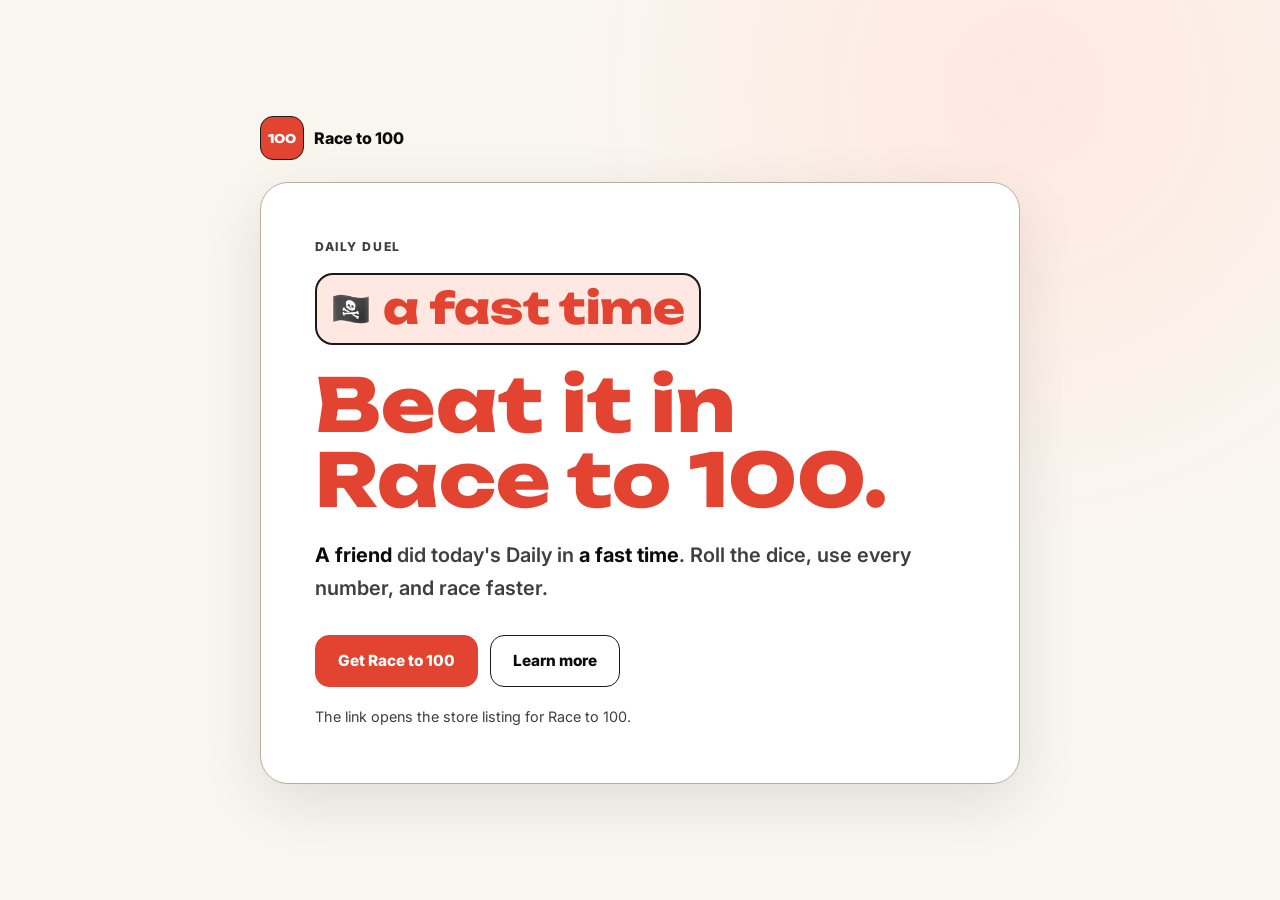
==== d/index.html @ b339804c "Add Daily Duel challenge landing page Publishes website/d/ (from race-to-100-app) so /d/ challenge l" ====
<!doctype html>
<html lang="en">
  <head>
    <meta charset="utf-8">
    <meta name="viewport" content="width=device-width, initial-scale=1">
    <title>Daily Duel - Race to 100</title>
    <meta
      name="description"
      content="A friend challenged you to beat their Race to 100 Daily time."
    >
    <meta property="og:type" content="website">
    <meta property="og:title" content="Daily Duel - Race to 100">
    <meta
      property="og:description"
      content="Beat your friend's Race to 100 Daily time."
    >
    <meta property="og:url" content="https://meloforms.github.io/d/">
    <meta property="og:image" content="../assets/screens/home.png">
    <meta name="twitter:card" content="summary_large_image">
    <meta name="twitter:title" content="Daily Duel - Race to 100">
    <meta
      name="twitter:description"
      content="Beat your friend's Race to 100 Daily time."
    >
    <meta name="twitter:image" content="../assets/screens/home.png">
    <link rel="icon" href="../assets/icons/favicon.png">
    <link rel="apple-touch-icon" href="../assets/icons/apple-touch-icon.png">
    <link rel="preconnect" href="https://fonts.googleapis.com">
    <link rel="preconnect" href="https://fonts.gstatic.com" crossorigin>
    <link
      href="https://fonts.googleapis.com/css2?family=Inter:wght@400;500;700;800&amp;family=Unbounded:wght@700;800&amp;display=swap"
      rel="stylesheet"
    >
    <link rel="stylesheet" href="../assets/css/site.css">
  </head>
  <body class="duel-page">
    <main class="duel-shell" aria-labelledby="duel-title">
      <a class="brand-link duel-brand" href="../" aria-label="Race to 100 home">
        <span class="brand-mark" aria-hidden="true">100</span>
        <span>Race to 100</span>
      </a>

      <section class="duel-card">
        <p class="eyebrow">Daily duel</p>
        <div class="duel-proof" aria-hidden="true">
          <span class="duel-flag" id="duel-flag">🏴‍☠️</span>
          <span class="duel-time" id="duel-time">0:42</span>
        </div>
        <h1 id="duel-title">
          <span>Beat it in</span>
          <span>Race to 100.</span>
        </h1>
        <p class="duel-copy">
          <strong id="duel-name">A friend</strong>
          <span> did today's Daily in </span>
          <strong id="duel-inline-time">0:42</strong><span>. Roll the dice, use every number, and race faster.</span>
        </p>
        <div class="duel-actions">
          <a class="button button-primary" id="store-link" href="#">
            Get Race to 100
          </a>
          <a class="button button-secondary" href="../">Learn more</a>
        </div>
        <p class="hero-note" id="duel-status" role="status" aria-live="polite">
          The link opens the store listing for Race to 100.
        </p>
      </section>
    </main>

    <script>
      (function () {
        const IOS_STORE_URL = 'https://apps.apple.com/app/id6775581657';
        const ANDROID_STORE_URL = '';
        const TRACK_ENDPOINT =
          'https://europe-west1-race-to-100-dev.cloudfunctions.net/trackDuelStoreClick';
        const params = new URLSearchParams(window.location.search);
        const token = params.get('c') || '';
        const name = (params.get('n') || 'A friend').slice(0, 40);
        const countryCode = (params.get('f') || '').toUpperCase();
        const elapsedMs = Number.parseInt(params.get('t') || '', 10);

        const flag = countryFlag(countryCode);
        const time = Number.isFinite(elapsedMs) && elapsedMs > 0
          ? formatTime(elapsedMs)
          : 'a fast time';

        setText('duel-flag', flag);
        setText('duel-time', time);
        setText('duel-name', name || 'A friend');
        setText('duel-inline-time', time);

        const platform = detectPlatform();
        const destination = destinationForPlatform(platform);
        const storeLink = document.getElementById('store-link');
        const status = document.getElementById('duel-status');
        if (!storeLink) return;
        if (!destination) {
          storeLink.removeAttribute('href');
          storeLink.setAttribute('aria-disabled', 'true');
          storeLink.classList.add('button-disabled');
          if (status) {
            status.textContent =
              'Android store link coming after the Play listing is live.';
          }
          return;
        }
        storeLink.href = destination;
        storeLink.addEventListener('click', function () {
          if (token) {
            sendStoreClick(token, platform);
          }
        });

        function setText(id, value) {
          const element = document.getElementById(id);
          if (element) element.textContent = value;
        }

        function detectPlatform() {
          const ua = navigator.userAgent || '';
          if (/android/i.test(ua)) return 'android';
          if (/iPhone|iPad|iPod/i.test(ua)) return 'ios';
          return 'other';
        }

        function destinationForPlatform(value) {
          if (value === 'android') return ANDROID_STORE_URL;
          if (value === 'ios') return IOS_STORE_URL;
          return IOS_STORE_URL || ANDROID_STORE_URL;
        }

        function countryFlag(code) {
          if (!/^[A-Z]{2}$/.test(code)) return '🏴‍☠️';
          const base = 127397;
          return String.fromCodePoint(
            code.charCodeAt(0) + base,
            code.charCodeAt(1) + base,
          );
        }

        function formatTime(milliseconds) {
          const totalSeconds = Math.max(0, Math.round(milliseconds / 1000));
          const minutes = Math.floor(totalSeconds / 60);
          const seconds = totalSeconds % 60;
          if (minutes === 0) return `${seconds}s`;
          return `${minutes}:${String(seconds).padStart(2, '0')}`;
        }

        function sendStoreClick(clickToken, clickPlatform) {
          const payload = JSON.stringify({
            token: clickToken,
            platform: clickPlatform,
          });
          if (navigator.sendBeacon) {
            const blob = new Blob([payload], { type: 'application/json' });
            if (navigator.sendBeacon(TRACK_ENDPOINT, blob)) return;
          }
          fetch(TRACK_ENDPOINT, {
            method: 'POST',
            headers: { 'Content-Type': 'application/json' },
            body: payload,
            keepalive: true,
            mode: 'cors',
          }).catch(function () {
            // Store-click tracking is best-effort and must not block navigation.
          });
        }
      })();
    </script>
  </body>
</html>
---- assets/css/site.css ----
:root {
  --race-background: #f9f6ef;
  --race-surface: #ffffff;
  --race-elevated: #e8e0d1;
  --race-border: #b8ae9d;
  --race-border-strong: #1a1a1a;
  --race-text: #0b0b0b;
  --race-text-muted: #3f3f3f;
  --race-text-subtle: #5f5f5f;
  --race-primary: #e34331;
  --race-primary-deep: #b92718;
  --race-primary-soft: #ffc1b8;
  --race-primary-tint: #ffe8e1;
  --race-computed-tint: #fff0ea;
  --race-accent: #d28a00;
  --race-accent-soft: #ffe59d;
  --race-success: #087c48;
  --race-error: #b91c1c;
  --site-max-width: 1120px;
  --site-radius-card: 18px;
  --site-radius-control: 14px;
  color: var(--race-text);
  background: var(--race-background);
  font-family: Inter, system-ui, -apple-system, BlinkMacSystemFont, "Segoe UI", sans-serif;
  font-size: 16px;
}

* {
  box-sizing: border-box;
}

html {
  scroll-behavior: smooth;
}

body {
  margin: 0;
  min-width: 320px;
  background: var(--race-background);
  color: var(--race-text);
}

img,
svg {
  max-width: 100%;
}

a {
  color: inherit;
  text-decoration-thickness: 0.08em;
  text-underline-offset: 0.22em;
}

a:focus-visible,
button:focus-visible {
  outline: 3px solid var(--race-accent);
  outline-offset: 4px;
}

button,
a {
  -webkit-tap-highlight-color: transparent;
}

.site-header,
.site-footer,
.section,
.hero-content {
  width: min(100% - 32px, var(--site-max-width));
  margin-inline: auto;
}

.site-header {
  position: sticky;
  top: 0;
  z-index: 10;
  display: flex;
  align-items: center;
  justify-content: space-between;
  gap: 16px;
  padding: 16px 0;
  background: color-mix(in srgb, var(--race-background) 92%, transparent);
  backdrop-filter: blur(10px);
}

.brand-link {
  display: inline-flex;
  align-items: center;
  gap: 10px;
  font-weight: 800;
  text-decoration: none;
}

.brand-mark {
  display: grid;
  place-items: center;
  width: 44px;
  height: 44px;
  border: 1px solid var(--race-border-strong);
  border-radius: 13px;
  background: var(--race-primary);
  color: var(--race-surface);
  font-family: Unbounded, Inter, sans-serif;
  font-size: 12px;
}

.header-nav {
  display: none;
  gap: 18px;
  align-items: center;
  color: var(--race-text-muted);
  font-size: 0.95rem;
  font-weight: 700;
}

.header-nav a {
  text-decoration: none;
}

.hero-section {
  position: relative;
  display: grid;
  min-height: min(820px, calc(100svh - 74px));
  padding: 48px 0 64px;
}

.hero-backdrop {
  order: 2;
  position: static;
  display: flex;
  align-items: center;
  justify-content: center;
  width: min(100% - 32px, var(--site-max-width));
  margin: 34px auto 0;
}

.hero-phone {
  width: min(310px, 78vw);
}

.hero-content {
  order: 1;
  display: grid;
  align-content: center;
  justify-items: start;
  max-width: 760px;
  padding-top: 10px;
}

.eyebrow {
  margin: 0 0 14px;
  color: var(--race-text-muted);
  font-size: 0.76rem;
  font-weight: 800;
  letter-spacing: 0.13em;
  text-transform: uppercase;
}

h1,
h2,
h3 {
  margin: 0;
  font-family: Unbounded, Inter, sans-serif;
  letter-spacing: 0;
  line-height: 1.02;
}

h1 {
  max-width: 100%;
  color: var(--race-primary);
  overflow-wrap: break-word;
  font-size: clamp(2.25rem, 8vw, 4.6rem);
  font-weight: 800;
}

h1 span {
  display: block;
  width: max-content;
  max-width: 100%;
  white-space: nowrap;
}

h2 {
  max-width: 780px;
  font-size: clamp(2rem, 7vw, 4.5rem);
  font-weight: 800;
}

h3 {
  font-size: 1.15rem;
  font-weight: 800;
}

p {
  line-height: 1.65;
}

.hero-subtitle {
  max-width: 620px;
  margin: 22px 0 0;
  color: var(--race-text);
  font-size: clamp(1.05rem, 3vw, 1.35rem);
  font-weight: 700;
}

.hero-actions {
  display: flex;
  flex-wrap: wrap;
  gap: 12px;
  margin-top: 30px;
}

.button {
  display: inline-flex;
  align-items: center;
  justify-content: center;
  min-height: 52px;
  padding: 0 22px;
  border: 1px solid var(--race-border-strong);
  border-radius: var(--site-radius-control);
  font: 800 0.96rem/1 Inter, system-ui, sans-serif;
  text-decoration: none;
  cursor: pointer;
}

.button-primary {
  background: var(--race-primary);
  color: var(--race-surface);
  border-color: var(--race-primary);
}

.button-primary:hover {
  background: var(--race-primary-deep);
  border-color: var(--race-primary-deep);
}

.button-secondary {
  background: var(--race-surface);
  color: var(--race-text);
}

.hero-note {
  min-height: 1.4em;
  margin: 18px 0 0;
  color: var(--race-text-muted);
  font-size: 0.9rem;
}

.section {
  padding: 68px 0;
}

.section-heading {
  margin-bottom: 24px;
}

.steps-grid,
.mode-grid,
.screens-grid {
  display: grid;
  gap: 16px;
}

.info-card {
  min-height: 100%;
  padding: 22px;
  border: 1px solid var(--race-border);
  border-radius: var(--site-radius-card);
  background: var(--race-surface);
}

.info-card p {
  margin: 12px 0 0;
  color: var(--race-text-muted);
  font-weight: 500;
}

.step-number {
  display: grid;
  place-items: center;
  width: 46px;
  height: 46px;
  margin-bottom: 18px;
  border-radius: 14px;
  background: var(--race-accent-soft);
  color: var(--race-accent);
  font-family: Unbounded, Inter, sans-serif;
  font-weight: 800;
}

.mode-card {
  border-color: var(--race-border-strong);
}

.screen-section {
  padding-bottom: 88px;
}

.screens-grid {
  grid-template-columns: 1fr;
}

.screen-card {
  margin: 0;
}

.screen-card figcaption {
  margin-top: 12px;
  color: var(--race-text-muted);
  font-size: 0.9rem;
  font-weight: 800;
  text-align: center;
}

.phone-frame {
  aspect-ratio: 9 / 19.5;
  width: 100%;
  max-width: 320px;
  margin-inline: auto;
  padding: 12px;
  border: 2px solid var(--race-border-strong);
  border-radius: 36px;
  background: var(--race-text);
  box-shadow: 0 16px 40px rgba(11, 11, 11, 0.14);
}

.screen-image {
  display: block;
  width: 100%;
  height: 100%;
  border-radius: 26px;
  background: var(--race-background);
  object-fit: cover;
}

.screen-placeholder {
  display: grid;
  place-items: center;
  height: 100%;
  padding: 24px;
  border-radius: 26px;
  background:
    linear-gradient(var(--race-background), var(--race-background)) padding-box;
  color: var(--race-text);
  text-align: center;
}

.screen-placeholder strong {
  display: block;
  margin: 10px 0;
  overflow-wrap: anywhere;
  font-family: Unbounded, Inter, sans-serif;
  font-size: 1rem;
  line-height: 1.25;
}

.screen-placeholder span {
  color: var(--race-text-muted);
  font-size: 0.82rem;
  font-weight: 800;
}

.placeholder-kicker {
  color: var(--race-primary) !important;
  letter-spacing: 0.08em;
  text-transform: uppercase;
}

.site-footer {
  display: grid;
  gap: 16px;
  padding: 28px 0 40px;
  border-top: 1px solid var(--race-border);
  color: var(--race-text-muted);
}

.site-footer strong {
  color: var(--race-text);
  font-family: Unbounded, Inter, sans-serif;
}

.site-footer p {
  margin: 4px 0 0;
}

.site-footer nav {
  display: flex;
  flex-wrap: wrap;
  gap: 14px;
  font-weight: 800;
}

.legal-page {
  width: min(100% - 32px, 900px);
  margin: 0 auto;
  padding: 58px 0 86px;
}

.legal-document {
  padding: clamp(22px, 5vw, 42px);
  border: 1px solid var(--race-border);
  border-radius: var(--site-radius-card);
  background: var(--race-surface);
}

.legal-document h1 {
  max-width: 100%;
  font-size: clamp(2.35rem, 8vw, 4.4rem);
}

.legal-document h2 {
  margin-bottom: 14px;
  font-size: clamp(1.35rem, 4vw, 2.2rem);
}

.legal-updated {
  margin: 14px 0 34px;
  color: var(--race-text-muted);
  font-weight: 800;
}

.legal-section {
  padding-top: 28px;
  margin-top: 28px;
  border-top: 1px solid var(--race-border);
}

.legal-section:first-of-type {
  border-top: 0;
  margin-top: 0;
}

.legal-section p,
.legal-section li {
  color: var(--race-text-muted);
  font-weight: 500;
}

.legal-section p {
  margin: 0 0 14px;
}

.legal-section p:last-child {
  margin-bottom: 0;
}

.legal-section ul {
  display: grid;
  gap: 14px;
  padding-left: 1.2rem;
  margin: 0;
}

.legal-section strong {
  color: var(--race-text);
}

.duel-page {
  min-height: 100svh;
  background:
    radial-gradient(circle at 80% 10%, var(--race-primary-tint), transparent 34%),
    var(--race-background);
}

.duel-shell {
  display: grid;
  align-content: center;
  width: min(100% - 32px, 760px);
  min-height: 100svh;
  margin-inline: auto;
  padding: 28px 0;
}

.duel-brand {
  width: max-content;
  margin-bottom: 22px;
}

.duel-card {
  padding: clamp(24px, 6vw, 54px);
  border: 1px solid var(--race-border);
  border-radius: 28px;
  background: var(--race-surface);
  box-shadow: 0 18px 60px rgba(11, 11, 11, 0.10);
}

.duel-proof {
  display: inline-flex;
  align-items: center;
  gap: 12px;
  margin: 2px 0 22px;
  padding: 12px 14px;
  border: 2px solid var(--race-border-strong);
  border-radius: 18px;
  background: var(--race-primary-tint);
}

.duel-flag {
  font-size: 2rem;
  line-height: 1;
}

.duel-time {
  color: var(--race-primary);
  font-family: Unbounded, Inter, sans-serif;
  font-size: clamp(1.4rem, 7vw, 2.7rem);
  font-weight: 800;
  line-height: 1;
}

.duel-copy {
  max-width: 640px;
  margin: 22px 0 0;
  color: var(--race-text-muted);
  font-size: clamp(1rem, 3vw, 1.25rem);
  font-weight: 600;
}

.duel-copy strong {
  color: var(--race-text);
}

.duel-actions {
  display: flex;
  flex-wrap: wrap;
  gap: 12px;
  margin-top: 30px;
}

.button-disabled,
.button-disabled:hover {
  border-color: var(--race-border);
  background: var(--race-elevated);
  color: var(--race-text-subtle);
  cursor: not-allowed;
}

@media (min-width: 680px) {
  .header-nav {
    display: flex;
  }

  .steps-grid {
    grid-template-columns: repeat(3, minmax(0, 1fr));
  }

  .mode-grid {
    grid-template-columns: repeat(2, minmax(0, 1fr));
  }

  .screens-grid {
    grid-template-columns: repeat(2, minmax(0, 1fr));
  }

  .site-footer {
    grid-template-columns: 1fr auto auto;
    align-items: center;
  }
}

@media (min-width: 960px) {
  .hero-section {
    grid-template-columns:
      minmax(max(32px, calc((100vw - var(--site-max-width)) / 2)), 1fr)
      minmax(0, 680px)
      minmax(300px, 440px)
      minmax(max(32px, calc((100vw - var(--site-max-width)) / 2)), 1fr);
    align-items: center;
    column-gap: 32px;
    min-height: min(780px, calc(100svh - 74px));
    padding-top: 42px;
  }

  .hero-content {
    order: 0;
    grid-column: 2;
    grid-row: 1;
    width: 100%;
    margin: 0;
  }

  .hero-backdrop {
    order: 0;
    grid-column: 3;
    grid-row: 1;
    width: 100%;
    margin: 0;
    justify-content: center;
  }

  .hero-phone {
    width: min(390px, 100%);
  }

  .mode-grid {
    grid-template-columns: repeat(5, minmax(0, 1fr));
  }

  .screens-grid {
    grid-template-columns: repeat(4, minmax(0, 1fr));
  }
}

@media (prefers-reduced-motion: reduce) {
  *,
  *::before,
  *::after {
    scroll-behavior: auto !important;
    transition-duration: 0.01ms !important;
    animation-duration: 0.01ms !important;
    animation-iteration-count: 1 !important;
  }
}
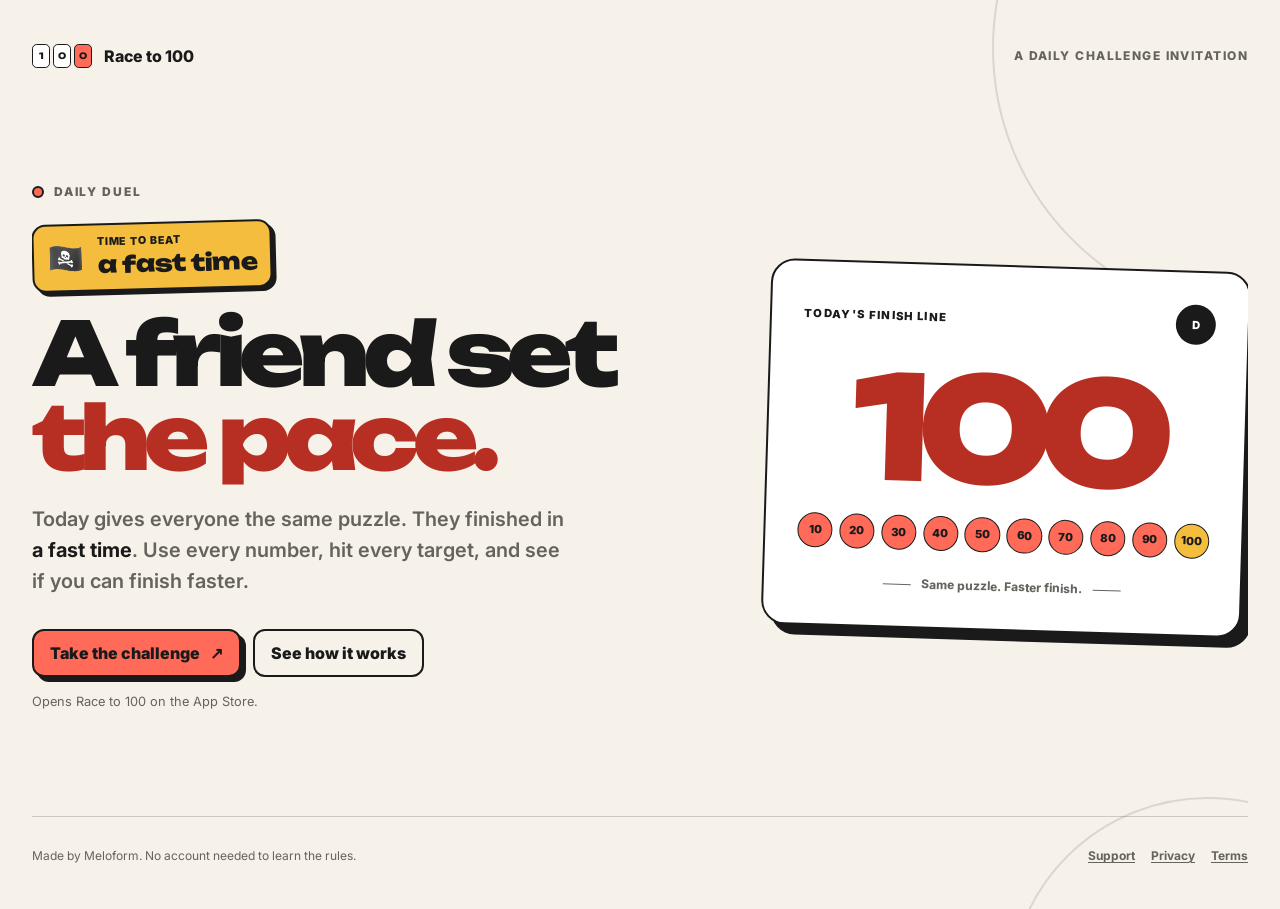
==== commit b185d4b4: "Refresh Race to 100 compatibility site" ====
--- a/d/index.html
+++ b/d/index.html
@@ -1,171 +1,3 @@
-<!doctype html>
-<html lang="en">
-  <head>
-    <meta charset="utf-8">
-    <meta name="viewport" content="width=device-width, initial-scale=1">
-    <title>Daily Duel - Race to 100</title>
-    <meta
-      name="description"
-      content="A friend challenged you to beat their Race to 100 Daily time."
-    >
-    <meta property="og:type" content="website">
-    <meta property="og:title" content="Daily Duel - Race to 100">
-    <meta
-      property="og:description"
-      content="Beat your friend's Race to 100 Daily time."
-    >
-    <meta property="og:url" content="https://meloforms.github.io/d/">
-    <meta property="og:image" content="../assets/screens/home.png">
-    <meta name="twitter:card" content="summary_large_image">
-    <meta name="twitter:title" content="Daily Duel - Race to 100">
-    <meta
-      name="twitter:description"
-      content="Beat your friend's Race to 100 Daily time."
-    >
-    <meta name="twitter:image" content="../assets/screens/home.png">
-    <link rel="icon" href="../assets/icons/favicon.png">
-    <link rel="apple-touch-icon" href="../assets/icons/apple-touch-icon.png">
-    <link rel="preconnect" href="https://fonts.googleapis.com">
-    <link rel="preconnect" href="https://fonts.gstatic.com" crossorigin>
-    <link
-      href="https://fonts.googleapis.com/css2?family=Inter:wght@400;500;700;800&amp;family=Unbounded:wght@700;800&amp;display=swap"
-      rel="stylesheet"
-    >
-    <link rel="stylesheet" href="../assets/css/site.css">
-  </head>
-  <body class="duel-page">
-    <main class="duel-shell" aria-labelledby="duel-title">
-      <a class="brand-link duel-brand" href="../" aria-label="Race to 100 home">
-        <span class="brand-mark" aria-hidden="true">100</span>
-        <span>Race to 100</span>
-      </a>
-
-      <section class="duel-card">
-        <p class="eyebrow">Daily duel</p>
-        <div class="duel-proof" aria-hidden="true">
-          <span class="duel-flag" id="duel-flag">🏴‍☠️</span>
-          <span class="duel-time" id="duel-time">0:42</span>
-        </div>
-        <h1 id="duel-title">
-          <span>Beat it in</span>
-          <span>Race to 100.</span>
-        </h1>
-        <p class="duel-copy">
-          <strong id="duel-name">A friend</strong>
-          <span> did today's Daily in </span>
-          <strong id="duel-inline-time">0:42</strong><span>. Roll the dice, use every number, and race faster.</span>
-        </p>
-        <div class="duel-actions">
-          <a class="button button-primary" id="store-link" href="#">
-            Get Race to 100
-          </a>
-          <a class="button button-secondary" href="../">Learn more</a>
-        </div>
-        <p class="hero-note" id="duel-status" role="status" aria-live="polite">
-          The link opens the store listing for Race to 100.
-        </p>
-      </section>
-    </main>
-
-    <script>
-      (function () {
-        const IOS_STORE_URL = 'https://apps.apple.com/app/id6775581657';
-        const ANDROID_STORE_URL = '';
-        const TRACK_ENDPOINT =
-          'https://europe-west1-race-to-100-dev.cloudfunctions.net/trackDuelStoreClick';
-        const params = new URLSearchParams(window.location.search);
-        const token = params.get('c') || '';
-        const name = (params.get('n') || 'A friend').slice(0, 40);
-        const countryCode = (params.get('f') || '').toUpperCase();
-        const elapsedMs = Number.parseInt(params.get('t') || '', 10);
-
-        const flag = countryFlag(countryCode);
-        const time = Number.isFinite(elapsedMs) && elapsedMs > 0
-          ? formatTime(elapsedMs)
-          : 'a fast time';
-
-        setText('duel-flag', flag);
-        setText('duel-time', time);
-        setText('duel-name', name || 'A friend');
-        setText('duel-inline-time', time);
-
-        const platform = detectPlatform();
-        const destination = destinationForPlatform(platform);
-        const storeLink = document.getElementById('store-link');
-        const status = document.getElementById('duel-status');
-        if (!storeLink) return;
-        if (!destination) {
-          storeLink.removeAttribute('href');
-          storeLink.setAttribute('aria-disabled', 'true');
-          storeLink.classList.add('button-disabled');
-          if (status) {
-            status.textContent =
-              'Android store link coming after the Play listing is live.';
-          }
-          return;
-        }
-        storeLink.href = destination;
-        storeLink.addEventListener('click', function () {
-          if (token) {
-            sendStoreClick(token, platform);
-          }
-        });
-
-        function setText(id, value) {
-          const element = document.getElementById(id);
-          if (element) element.textContent = value;
-        }
-
-        function detectPlatform() {
-          const ua = navigator.userAgent || '';
-          if (/android/i.test(ua)) return 'android';
-          if (/iPhone|iPad|iPod/i.test(ua)) return 'ios';
-          return 'other';
-        }
-
-        function destinationForPlatform(value) {
-          if (value === 'android') return ANDROID_STORE_URL;
-          if (value === 'ios') return IOS_STORE_URL;
-          return IOS_STORE_URL || ANDROID_STORE_URL;
-        }
-
-        function countryFlag(code) {
-          if (!/^[A-Z]{2}$/.test(code)) return '🏴‍☠️';
-          const base = 127397;
-          return String.fromCodePoint(
-            code.charCodeAt(0) + base,
-            code.charCodeAt(1) + base,
-          );
-        }
-
-        function formatTime(milliseconds) {
-          const totalSeconds = Math.max(0, Math.round(milliseconds / 1000));
-          const minutes = Math.floor(totalSeconds / 60);
-          const seconds = totalSeconds % 60;
-          if (minutes === 0) return `${seconds}s`;
-          return `${minutes}:${String(seconds).padStart(2, '0')}`;
-        }
-
-        function sendStoreClick(clickToken, clickPlatform) {
-          const payload = JSON.stringify({
-            token: clickToken,
-            platform: clickPlatform,
-          });
-          if (navigator.sendBeacon) {
-            const blob = new Blob([payload], { type: 'application/json' });
-            if (navigator.sendBeacon(TRACK_ENDPOINT, blob)) return;
-          }
-          fetch(TRACK_ENDPOINT, {
-            method: 'POST',
-            headers: { 'Content-Type': 'application/json' },
-            body: payload,
-            keepalive: true,
-            mode: 'cors',
-          }).catch(function () {
-            // Store-click tracking is best-effort and must not block navigation.
-          });
-        }
-      })();
-    </script>
-  </body>
-</html>
+<!DOCTYPE html><html lang="en"><head><meta charset="utf-8"><meta name="viewport" content="width=device-width, initial-scale=1"><meta name="color-scheme" content="light"><meta name="theme-color" content="#f6f1e9"><title>Daily Duel | Race to 100</title><meta name="description" content="A friend challenged you to beat their time in the Race to 100 Daily dice puzzle."><meta name="robots" content="noindex,follow"><link rel="canonical" href="https://raceto100.app/d/"><link rel="preload" href="/assets/fonts/Unbounded-Latin.woff2" as="font" type="font/woff2" crossorigin="anonymous"><meta property="og:type" content="website"><meta property="og:site_name" content="Race to 100"><meta property="og:title" content="Can you beat this Race to 100 Daily time?"><meta property="og:description" content="One Daily puzzle. One time to beat. Take the Race to 100 challenge."><meta property="og:url" content="https://raceto100.app/d/"><meta property="og:image" content="https://raceto100.app/assets/social/og-race-to-100.png"><meta property="og:image:width" content="1200"><meta property="og:image:height" content="630"><meta property="og:image:alt" content="Race to 100 title with number tiles combining five, three, and two into ten."><meta name="twitter:card" content="summary_large_image"><meta name="twitter:title" content="Can you beat this Race to 100 Daily time?"><meta name="twitter:description" content="One Daily puzzle. One time to beat. Take the Race to 100 challenge."><meta name="twitter:image" content="https://raceto100.app/assets/social/og-race-to-100.png"><meta name="twitter:image:alt" content="Race to 100 title with number tiles combining five, three, and two into ten."><link rel="icon" type="image/png" sizes="32x32" href="/assets/icons/favicon.png"><link rel="icon" type="image/png" sizes="16x16" href="/assets/icons/favicon-16.png"><link rel="apple-touch-icon" sizes="180x180" href="/assets/icons/apple-touch-icon.png"><meta http-equiv="content-security-policy" content="default-src 'self';base-uri 'self';object-src 'none';form-action 'self';font-src 'self';img-src 'self' data:;connect-src 'self' https://europe-west1-race-to-100-dev.cloudfunctions.net;media-src 'none';worker-src 'none'; script-src 'self' 'sha256-BF0290pkb3jxQsE7z00xR8Imp8X34FLC88L0lkMnrGw=' 'sha256-QzWFZi+FLIx23tnm9SBU4aEgx4x8DsuASP07mfqol/c=' 'sha256-0chmwFk0zaA528yFfGV7J9ppIpdfTPPULncDF3WG7Zs=' 'sha256-eIXWvAmxkr251LJZkjniEK5LcPF3NkapbJepohwYRIc=' 'sha256-Q2BPg90ZMplYY+FSdApNErhpWafg2hcRRbndmvxuL/Q='; style-src 'self' 'sha256-m9pg8hqyFu5AFhJ51919gVQ+ETAJE6AkgI85ZaM+1Bk=' 'sha256-3EMqD3hNcxA5PP4/yMGA4VHi6vQxPtk0DRJEM/r80vc=' 'sha256-fljQWU2cQfXVrqJGu6VCjyxNtR0p3xsgKBNg5MRT7+Q=' 'sha256-NYnNsJMh5IYnqg3vPjjSBGkg7vsN93/PXxle62f0MXU=' 'sha256-NjG5LNDGYLSvnJuU4jPaANRjEDqVHMRyn7Io9fapKKQ=';"><style>.duel-page{--duel-ink:var(--color-ink,#121212);--duel-cream:var(--color-bg,#f7f1e7);--duel-paper:var(--color-surface,#fffdf8);--duel-coral:var(--color-coral,#ec4e3d);--duel-coral-dark:#b72e22;--duel-yellow:var(--color-accent,#f4bd3e);--duel-muted:var(--color-muted,#5b574f);background:var(--duel-cream);min-height:100svh;color:var(--duel-ink);overflow:hidden}.duel-frame{isolation:isolate;width:min(100% - 2rem,76rem);min-height:100svh;margin-inline:auto;padding-block:clamp(1rem,3vw,2rem);display:grid;position:relative;overflow:clip}.duel-frame:before,.duel-frame:after{z-index:-1;border:2px solid var(--duel-ink);content:"";opacity:.12;pointer-events:none;border-radius:999px;position:absolute}.duel-frame:before{width:34rem;height:34rem;top:-14rem;right:-18rem}.duel-frame:after{width:25rem;height:25rem;bottom:-18rem;right:-10rem}.duel-nav{justify-content:space-between;align-items:center;gap:1rem;display:flex}.duel-brand{min-height:3rem;color:inherit;align-items:center;gap:.75rem;font-weight:800;text-decoration:none;display:inline-flex}.duel-brand-mark{grid-template-columns:repeat(3,1fr);gap:.15rem;display:grid}.duel-brand-mark span{border:1.5px solid var(--duel-ink);background:var(--duel-paper);border-radius:.3rem;place-items:center;width:1.15rem;height:1.5rem;font-family:Unbounded,Inter,sans-serif;font-size:.55rem;line-height:1;display:grid}.duel-brand-mark span:last-child{background:var(--duel-coral);color:var(--duel-ink)}.duel-nav-note{color:var(--duel-muted);letter-spacing:.12em;text-transform:uppercase;margin:0;font-size:.75rem;font-weight:800;display:none}.duel-hero{align-content:center;gap:clamp(2.5rem,8vw,6rem);padding-block:clamp(3rem,8vw,6.5rem);display:grid}.duel-story{min-width:0}.duel-eyebrow{color:var(--duel-muted);letter-spacing:.14em;text-transform:uppercase;align-items:center;gap:.65rem;margin:0 0 1.25rem;font-size:.75rem;font-weight:850;display:flex}.duel-eyebrow:before{border:2px solid var(--duel-ink);background:var(--duel-coral);content:"";border-radius:50%;width:.75rem;height:.75rem}.duel-proof{border:2px solid var(--duel-ink);background:var(--duel-yellow);box-shadow:4px 4px 0 var(--duel-ink);border-radius:.85rem;align-items:center;gap:.85rem;margin-bottom:1.25rem;padding:.65rem .85rem;display:inline-flex;transform:rotate(-1.5deg)}.duel-flag{font-size:1.8rem;line-height:1}.duel-proof-label{letter-spacing:.08em;text-transform:uppercase;gap:.1rem;font-size:.67rem;font-weight:850;display:grid}.duel-time{letter-spacing:-.03em;text-transform:none;font-family:Unbounded,Inter,sans-serif;font-size:clamp(1rem,5vw,1.45rem);font-weight:850}.duel-title{letter-spacing:-.075em;overflow-wrap:anywhere;max-width:12ch;margin:0;font-family:Unbounded,Inter,sans-serif;font-size:clamp(2.6rem,11vw,5.5rem);font-weight:850;line-height:.96}.duel-title em{color:var(--duel-coral-dark);font-style:normal}.duel-copy{max-width:34rem;color:var(--duel-muted);overflow-wrap:anywhere;margin:1.5rem 0 0;font-size:clamp(1.05rem,2vw,1.25rem);font-weight:600;line-height:1.55}.duel-copy strong{color:var(--duel-ink)}.duel-actions{flex-wrap:wrap;gap:.75rem;margin-top:2rem;display:flex}.duel-button{border:2px solid var(--duel-ink);min-height:3rem;color:var(--duel-ink);border-radius:.75rem;justify-content:center;align-items:center;gap:.65rem;padding:.75rem 1rem;font-weight:850;text-decoration:none;transition:box-shadow .16s,transform .16s,background-color .16s;display:inline-flex}.duel-button--primary{background:var(--duel-coral);box-shadow:5px 5px 0 var(--duel-ink);color:var(--duel-ink)}.duel-button--secondary{background:0 0}.duel-button:hover{transform:translate(-1px,-1px)}.duel-button--primary:hover{box-shadow:7px 7px 0 var(--duel-ink)}.duel-button:focus-visible{outline:3px solid var(--duel-coral-dark);outline-offset:4px}.duel-button--disabled,.duel-button--disabled:hover{box-shadow:none;color:#5b574f;cursor:not-allowed;background:#ded7cc;border-color:#9b958b;transform:none}.duel-status{min-height:1.35rem;color:var(--duel-muted);margin:1rem 0 0;font-size:.8rem;line-height:1.45}.duel-game-card{border:2px solid var(--duel-ink);background:var(--duel-paper);width:min(100%,30rem);box-shadow:10px 10px 0 var(--duel-ink);border-radius:1.5rem;margin-inline:auto;padding:clamp(1.25rem,5vw,2rem);position:relative;transform:rotate(1.75deg)}.duel-card-topline{justify-content:space-between;align-items:center;gap:1rem;margin-bottom:2rem;display:flex}.duel-card-label,.duel-card-number{letter-spacing:.12em;text-transform:uppercase;margin:0;font-size:.7rem;font-weight:850}.duel-card-number{background:var(--duel-ink);color:#fff;letter-spacing:0;border-radius:50%;place-items:center;width:2.5rem;height:2.5rem;display:grid}.duel-target{color:var(--duel-coral-dark);letter-spacing:-.1em;text-align:center;margin-block:.5rem 1.8rem;font-family:Unbounded,Inter,sans-serif;font-size:clamp(5rem,22vw,9rem);font-weight:900;line-height:.82}.duel-track{grid-template-columns:repeat(10,minmax(0,1fr));gap:clamp(.2rem,1vw,.4rem);margin:0;padding:0;list-style:none;display:grid}.duel-track li{aspect-ratio:1;border:1.5px solid var(--duel-ink);background:var(--duel-coral);color:var(--duel-ink);border-radius:50%;place-items:center;font-size:clamp(.5rem,2vw,.7rem);font-weight:850;display:grid}.duel-track li:last-child{background:var(--duel-yellow);color:var(--duel-ink);animation:1.8s ease-in-out infinite duel-target-pulse}.duel-card-rule{color:var(--duel-muted);text-align:center;justify-content:center;align-items:center;gap:.65rem;margin:1.5rem 0 0;font-size:.75rem;font-weight:750;display:flex}.duel-card-rule:before,.duel-card-rule:after{content:"";background:currentColor;width:1.75rem;height:1px}.duel-footer{color:var(--duel-muted);border-top:1px solid #1212122e;flex-wrap:wrap;justify-content:space-between;align-self:end;align-items:center;gap:.8rem 1.5rem;padding-top:1rem;font-size:.75rem;display:flex}.duel-footer p{margin:0}.duel-footer nav{flex-wrap:wrap;gap:1rem;display:flex}.duel-footer a{min-height:2.75rem;color:inherit;text-underline-offset:.2em;align-content:center;font-weight:700}@keyframes duel-target-pulse{0%,to{transform:scale(1);box-shadow:0 0 #ec4e3d00}50%{transform:scale(1.08);box-shadow:0 0 0 .35rem #ec4e3d33}}@media (width>=42rem){.duel-nav-note{display:block}}@media (width>=56rem){.duel-hero{grid-template-columns:minmax(0,1.05fr) minmax(22rem,.8fr);align-items:center}}@media (width<=24rem){.duel-frame{width:min(100% - 1.25rem,76rem)}.duel-actions{display:grid}.duel-button{width:100%}.duel-game-card{box-shadow:6px 6px 0 var(--duel-ink)}}@media (prefers-reduced-motion:reduce){.duel-button{transition:none}.duel-track li:last-child{animation:none}}
+:root{--color-bg:#f6f1e9;--color-surface:#fff;--color-elevated:#efe9dc;--color-border:#d8d0c1;--color-border-strong:#1a1a1a;--color-ink:#1a1a1a;--color-muted:#66635e;--color-subtle:#918c82;--color-coral:#ff6a59;--color-coral-deep:#a92f24;--color-coral-soft:#ffd9d0;--color-coral-tint:#ffefe9;--color-success:#0d8b55;--color-error:#c62f2f;--font-display:"Unbounded", "Arial Black", sans-serif;--font-body:"Inter", -apple-system, BlinkMacSystemFont, "Segoe UI", sans-serif;--page-width:1180px;--page-gutter:clamp(1rem, 3vw, 2rem);--radius-sm:.75rem;--radius-md:1.125rem;--radius-lg:1.75rem;--radius-pill:999px;--shadow-tile:0 3px 0 #1a1a1af2, 0 12px 24px #1a1a1a14;--shadow-card:0 24px 70px #4f32251a;--ease-out:cubic-bezier(.2, .8, .2, 1)}@font-face{font-family:Inter;src:url(/assets/fonts/Inter-Latin.woff2)format("woff2");font-display:swap;font-style:normal;font-weight:100 900}@font-face{font-family:Unbounded;src:url(/assets/fonts/Unbounded-Latin.woff2)format("woff2");font-display:swap;font-style:normal;font-weight:200 900}*,:before,:after{box-sizing:border-box}html{background:var(--color-bg);color:var(--color-ink);font-family:var(--font-body);scroll-behavior:smooth;text-rendering:optimizelegibility;font-size:100%}body{background:var(--color-bg);color:var(--color-ink);margin:0}main{min-width:0;overflow-x:clip}body:before{z-index:-1;content:"";pointer-events:none;background-image:radial-gradient(#1a1a1a0e .6px,#0000 .6px);background-size:6px 6px;position:fixed;inset:0}img,picture{max-width:100%;display:block}button,input,select,textarea{font:inherit}button,a{-webkit-tap-highlight-color:transparent}a{color:inherit;text-underline-offset:.22em;text-decoration-thickness:.1em}:focus-visible{outline:3px solid var(--color-coral-deep);outline-offset:4px}::selection{background:var(--color-coral-soft);color:var(--color-ink)}h1,h2,h3,p{margin-block-start:0}h1,h2,h3{font-family:var(--font-display);font-variant-numeric:tabular-nums;line-height:1.03}p,li{line-height:1.65}.skip-link{z-index:100;border:2px solid var(--color-ink);border-radius:var(--radius-sm);background:var(--color-surface);padding:.8rem 1rem;font-weight:800;position:fixed;top:.75rem;left:.75rem;transform:translateY(-150%)}.skip-link:focus{transform:translateY(0)}.site-header{z-index:40;padding-inline:var(--page-gutter);background:color-mix(in srgb, var(--color-bg) 90%, transparent);border-bottom:1px solid color-mix(in srgb, var(--color-border) 65%, transparent);backdrop-filter:blur(14px);position:sticky;top:0}.site-header__inner{width:min(100%, var(--page-width));grid-template-columns:auto 1fr auto;align-items:center;gap:1rem;min-height:4.75rem;margin-inline:auto;display:grid}.brand{width:max-content;color:var(--color-ink);font-family:var(--font-display);align-items:center;gap:.7rem;font-size:.88rem;font-weight:800;text-decoration:none;display:inline-flex}.brand__mark{aspect-ratio:1;border:2px solid var(--color-ink);background:var(--color-coral);width:2.8rem;color:var(--color-ink);box-shadow:0 3px 0 var(--color-ink);border-radius:.85rem;place-items:center;font-size:.72rem;display:grid}.site-nav{justify-content:center;gap:clamp(.8rem,2vw,1.6rem);font-size:.92rem;font-weight:750;display:flex}.site-nav a{color:var(--color-muted);text-decoration:none}.site-nav a:hover,.site-nav a[aria-current=page]{color:var(--color-ink)}.button{border:2px solid var(--color-ink);border-radius:var(--radius-sm);background:var(--color-surface);min-height:3.25rem;color:var(--color-ink);text-align:center;box-shadow:0 3px 0 var(--color-ink);cursor:pointer;transition:transform .16s var(--ease-out), box-shadow .16s var(--ease-out), background-color .16s ease;justify-content:center;align-items:center;gap:.6rem;padding:.85rem 1.3rem;font-weight:850;line-height:1.1;text-decoration:none;display:inline-flex}.button:hover{box-shadow:0 5px 0 var(--color-ink);transform:translateY(-2px)}.button:active{box-shadow:0 1px 0 var(--color-ink);transform:translateY(2px)}.button--coral{border-color:var(--color-coral-deep);background:var(--color-coral);color:var(--color-ink);box-shadow:0 3px 0 var(--color-coral-deep)}.button--ink{background:var(--color-ink);color:#fff;box-shadow:none}.button--small{min-height:2.75rem;padding:.7rem 1rem;font-size:.86rem}.store-links{flex-wrap:wrap;align-items:center;gap:.75rem;display:flex}.store-link{white-space:nowrap}.store-link--apple{border-color:var(--color-coral-deep);background:var(--color-coral);box-shadow:0 3px 0 var(--color-coral-deep)}.store-links--dark .store-link--apple{box-shadow:0 3px #fff}.store-links--dark .store-link--google{box-shadow:0 3px 0 var(--color-coral);background:#fff;border-color:#fff}.store-links--coral .store-link--apple{border-color:var(--color-ink);background:var(--color-ink);color:#fff;box-shadow:none}.store-links--coral .store-link--google{background:var(--color-surface)}.store-links--compact .store-link{min-height:2.9rem;padding:.7rem 1rem;font-size:.84rem}.eyebrow{color:var(--color-coral-deep);letter-spacing:.14em;text-transform:uppercase;margin-bottom:.9rem;font-size:.75rem;font-weight:850}.site-footer{width:min(calc(100% - 2 * var(--page-gutter)), var(--page-width));border-top:1px solid var(--color-border);grid-template-columns:1.1fr 2fr auto;gap:clamp(2rem,5vw,5rem);margin-inline:auto;padding-block:clamp(3rem,7vw,6rem) 2rem;display:grid}.site-footer__lead p,.site-footer__meta p{color:var(--color-muted);margin:.8rem 0 0;font-size:.9rem}.site-footer__nav{grid-template-columns:repeat(3,minmax(0,1fr));gap:1rem;display:grid}.site-footer__nav div{align-content:start;gap:.55rem;display:grid}.site-footer__nav strong{letter-spacing:.1em;text-transform:uppercase;margin-bottom:.2rem;font-size:.78rem}.site-footer__nav a{color:var(--color-muted);font-size:.9rem;text-decoration:none}.site-footer__nav a:hover{color:var(--color-ink);text-decoration:underline}.site-footer__meta{text-align:right}.legal-shell{width:min(calc(100% - 2 * var(--page-gutter)), 56rem);margin-inline:auto;padding-block:clamp(3rem,8vw,7rem)}.legal-hero{margin-bottom:clamp(2rem,6vw,4rem)}.legal-hero h1{overflow-wrap:anywhere;max-width:13ch;margin-bottom:1.2rem;font-size:clamp(2.6rem,8vw,5.8rem)}.legal-updated{color:var(--color-muted);font-weight:700}.legal-content{border:1px solid var(--color-border);border-radius:var(--radius-lg);background:var(--color-surface);box-shadow:var(--shadow-card);padding:clamp(1.25rem,4vw,3rem)}.legal-content section+section{border-top:1px solid var(--color-border);margin-top:2rem;padding-top:2rem}.legal-content h2{margin-bottom:1rem;font-size:clamp(1.25rem,3vw,1.8rem)}.legal-content p,.legal-content li{color:var(--color-muted)}.legal-content a{color:var(--color-coral-deep)}@media (width<=760px){.site-header__inner{grid-template-columns:1fr auto}.site-nav{display:none}.brand__name{font-size:.78rem}.site-footer{grid-template-columns:1fr}.site-footer__meta{text-align:left}}@media (width<=420px){.site-header__inner{flex-wrap:wrap;padding-block:.65rem;display:flex}.header-cta{padding-inline:.8rem}.store-links{width:100%}.store-link{flex:13rem}}@media (prefers-reduced-motion:reduce){*,:before,:after{scroll-behavior:auto!important;transition-duration:.01ms!important;animation-duration:.01ms!important;animation-iteration-count:1!important}}
+</style></head><body class="duel-page"><a class="skip-link" href="#main-content">Skip to content</a><main id="main-content"><div class="duel-frame"><header class="duel-nav"><a class="duel-brand" href="/"><span class="duel-brand-mark" aria-hidden="true"><span>1</span><span>0</span><span>0</span></span><span>Race to 100</span></a><p class="duel-nav-note">A Daily challenge invitation</p></header><section class="duel-hero" aria-labelledby="duel-title"><div class="duel-story"><p class="duel-eyebrow">Daily Duel</p><div class="duel-proof"><span class="duel-flag" data-duel-flag aria-hidden="true">🏴‍☠️</span><span class="duel-proof-label">Time to beat<strong class="duel-time" data-duel-time>a fast time</strong></span></div><h1 class="duel-title" id="duel-title"><span data-duel-name>A friend</span> set <em>the pace.</em></h1><p class="duel-copy">Today gives everyone the same puzzle. They finished in <strong data-duel-inline-time>a fast time</strong>. Use every number, hit every target, and see if you can finish faster.</p><div class="duel-actions"><a class="duel-button duel-button--primary" data-duel-cta data-ios-destination="https://apps.apple.com/app/id6775581657" data-android-destination="https://play.google.com/store/apps/details?id=com.meloform.raceto100" data-tracking-endpoint="https://europe-west1-race-to-100-dev.cloudfunctions.net/trackDuelStoreClick" href="https://apps.apple.com/app/id6775581657" rel="external">Take the challenge <span aria-hidden="true">↗</span></a><a class="duel-button duel-button--secondary" href="/how-to-play"> See how it works </a></div><p class="duel-status" data-duel-status role="status" aria-live="polite">Opens Race to 100 in your app store.</p></div><aside class="duel-game-card" aria-label="Race from target 10 to target 100"><div class="duel-card-topline"><p class="duel-card-label">Today's finish line</p><p class="duel-card-number" aria-label="Daily mode">D</p></div><p class="duel-target" aria-hidden="true">100</p><ol class="duel-track" aria-label="Targets 10 through 100"><li>10</li><li>20</li><li>30</li><li>40</li><li>50</li><li>60</li><li>70</li><li>80</li><li>90</li><li>100</li></ol><p class="duel-card-rule">Same puzzle. Faster finish.</p></aside></section><footer class="duel-footer"><p>Made by Meloform. No account needed to learn the rules.</p><nav aria-label="Daily Duel footer"><a href="/support">Support</a><a href="/privacy">Privacy</a><a href="/terms">Terms</a></nav></footer></div><script type="module" src="/_astro/index.astro_astro_type_script_index_0_lang.bGKxqWo5.js"></script></main></body></html>
